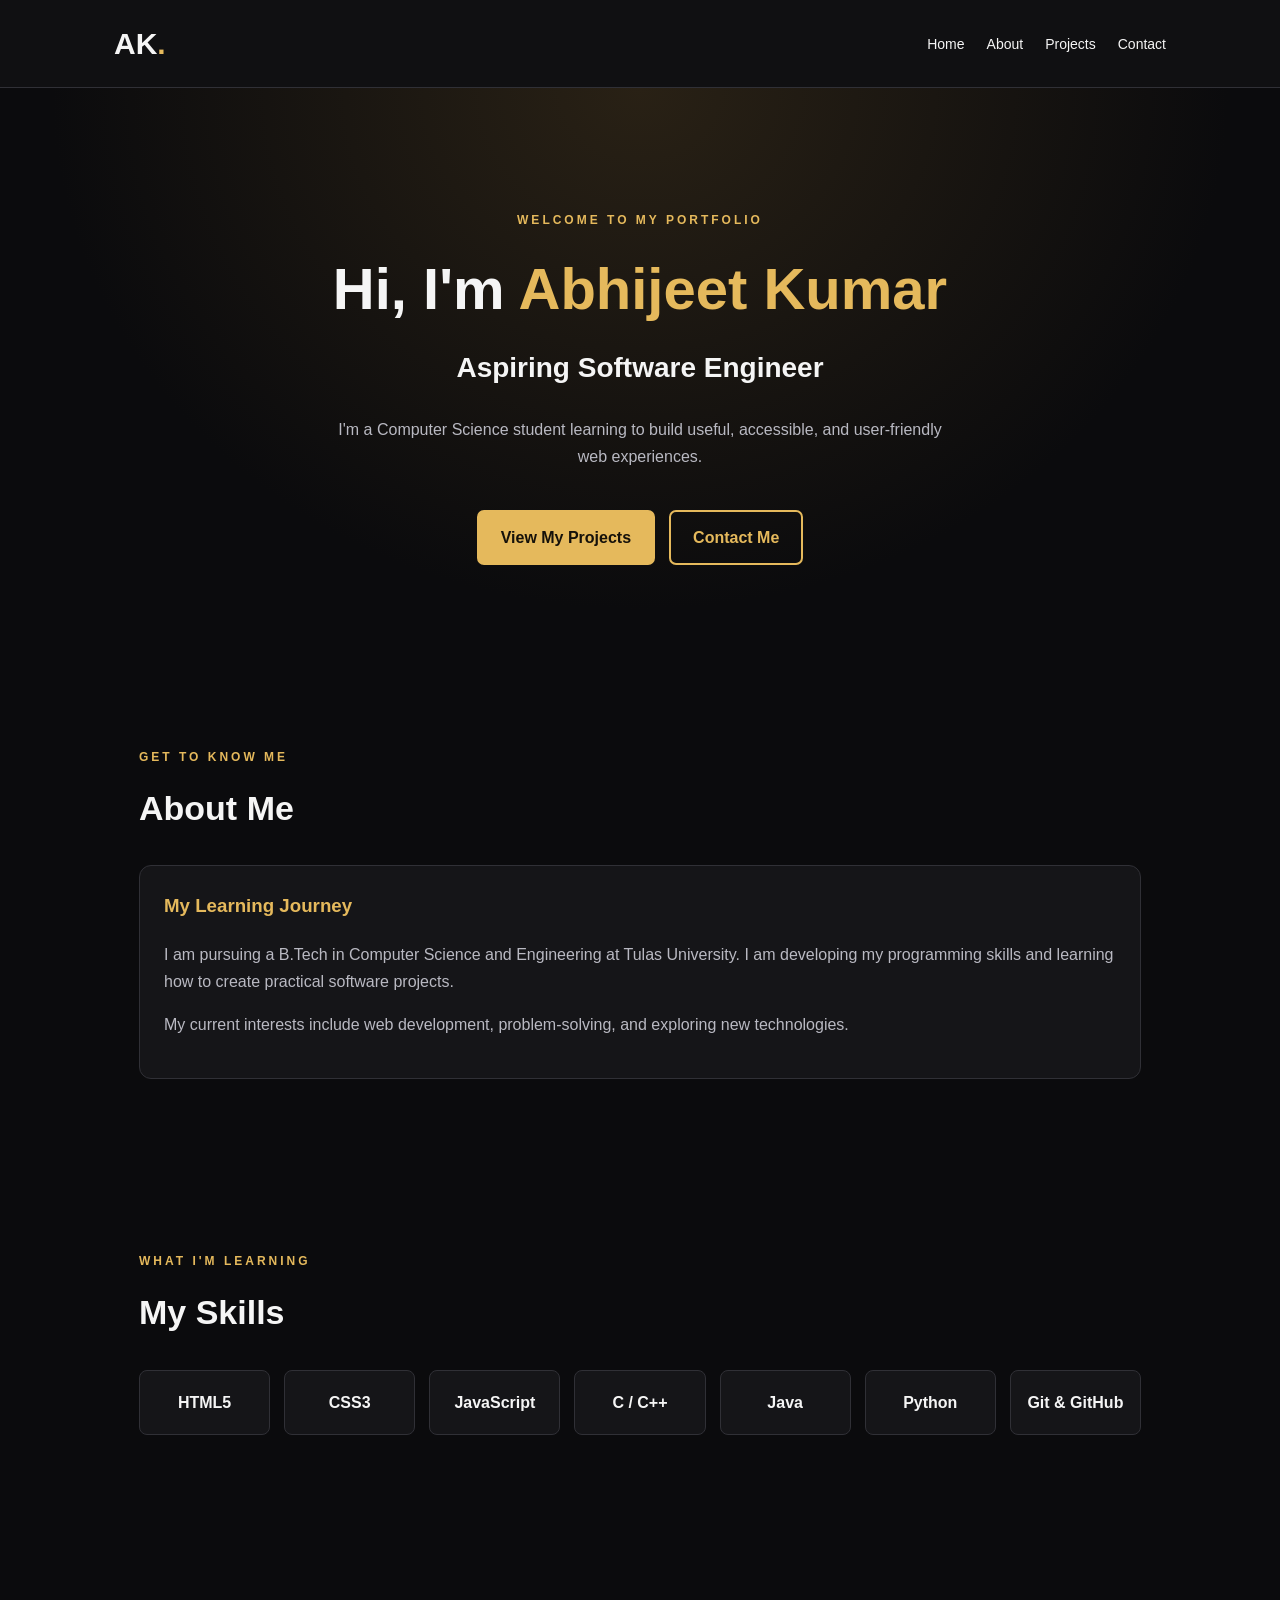
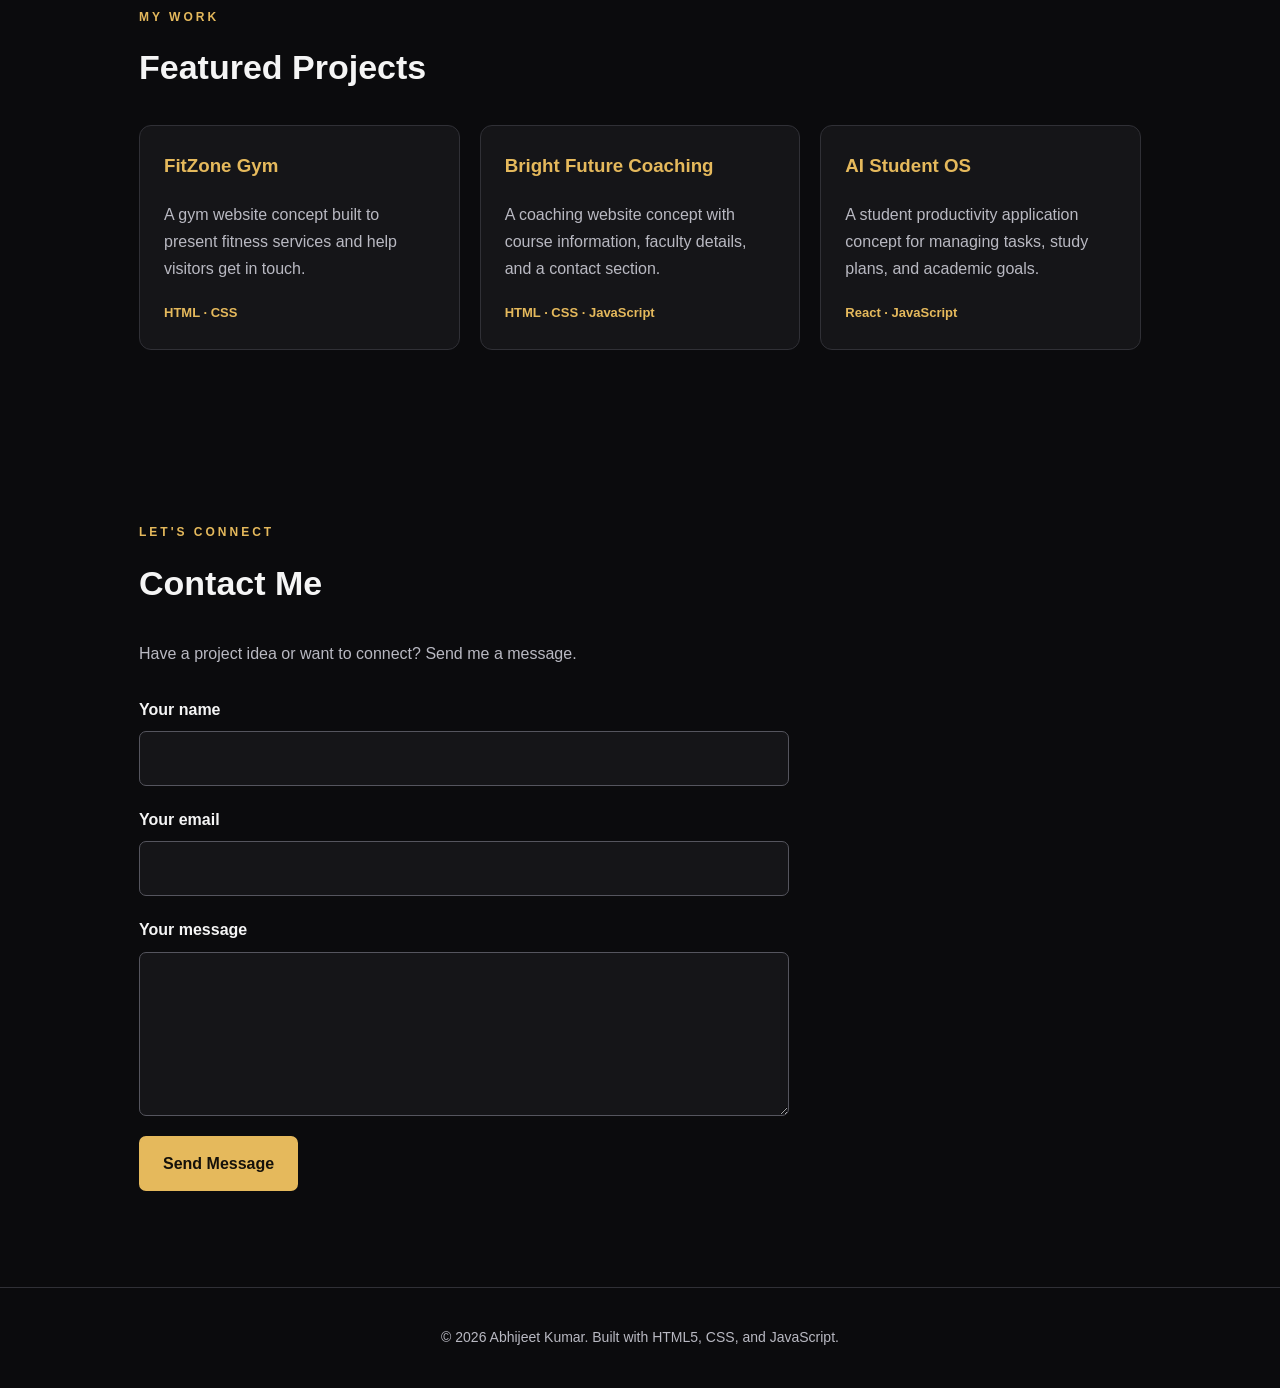
==== index.html @ 3214189e "Add files via upload" ====
<!DOCTYPE html>
<html lang="en">
<head>
  <meta charset="UTF-8">
  <meta name="viewport" content="width=device-width, initial-scale=1.0">

  <meta
    name="description"
    content="Abhijeet Kumar's portfolio showcasing skills, projects, and learning journey in software development."
  >

  <title>Abhijeet Kumar | Portfolio</title>

  <link rel="stylesheet" href="style.css">
  <script src="script.js" defer></script>
</head>

<body>
  <a class="skip-link" href="#main-content">
    Skip to main content
  </a>

  <header class="site-header">
    <nav class="navbar" aria-label="Main navigation">
      <a class="logo" href="#home" aria-label="Abhijeet Kumar home">
        AK<span>.</span>
      </a>

      
<ul class="nav-links">
  <li><a href="index.html" aria-current="page">Home</a></li>
  <li><a href="about.html">About</a></li>
  <li><a href="projects.html">Projects</a></li>
  <li><a href="contact.html">Contact</a></li>
</ul>

    </nav>
  </header>

  <main id="main-content">
    <section id="home" class="hero" aria-labelledby="hero-title">
      <p class="eyebrow">WELCOME TO MY PORTFOLIO</p>

      <h1 id="hero-title">
        Hi, I'm <span>Abhijeet Kumar</span>
      </h1>

      <h2>Aspiring Software Engineer</h2>

      <p class="hero-description">
        I'm a Computer Science student learning to build useful,
        accessible, and user-friendly web experiences.
      </p>

      <div class="hero-actions">
        <a class="button" href="projects.html">View My Projects</a>
<a class="button button-outline" href="contact.html">Contact Me</a>
      </div>
    </section>

    <section id="about" class="section" aria-labelledby="about-title">
      <p class="eyebrow">GET TO KNOW ME</p>
      <h2 id="about-title">About Me</h2>

      <article class="about-card">
        <h3>My Learning Journey</h3>
        <p>
          I am pursuing a B.Tech in Computer Science and Engineering
          at Tulas University. I am developing my programming skills
          and learning how to create practical software projects.
        </p>
        <p>
          My current interests include web development, problem-solving,
          and exploring new technologies.
        </p>
      </article>
    </section>

    <section id="skills" class="section" aria-labelledby="skills-title">
      <p class="eyebrow">WHAT I'M LEARNING</p>
      <h2 id="skills-title">My Skills</h2>

      <ul class="skills-list">
        <li>HTML5</li>
        <li>CSS3</li>
        <li>JavaScript</li>
        <li>C / C++</li>
        <li>Java</li>
        <li>Python</li>
        <li>Git & GitHub</li>
      </ul>
    </section>

    <section id="projects" class="section" aria-labelledby="projects-title">
      <p class="eyebrow">MY WORK</p>
      <h2 id="projects-title">Featured Projects</h2>

      <div class="project-grid">
        <article class="project-card">
          <h3>FitZone Gym</h3>
          <p>
            A gym website concept built to present fitness services
            and help visitors get in touch.
          </p>
          <span class="project-tag">HTML · CSS</span>
        </article>

        <article class="project-card">
          <h3>Bright Future Coaching</h3>
          <p>
            A coaching website concept with course information,
            faculty details, and a contact section.
          </p>
          <span class="project-tag">HTML · CSS · JavaScript</span>
        </article>

        <article class="project-card">
          <h3>AI Student OS</h3>
          <p>
            A student productivity application concept for managing
            tasks, study plans, and academic goals.
          </p>
          <span class="project-tag">React · JavaScript</span>
        </article>
      </div>
    </section>

    <section id="contact" class="section" aria-labelledby="contact-title">
      <p class="eyebrow">LET'S CONNECT</p>
      <h2 id="contact-title">Contact Me</h2>

      <p class="contact-intro">
        Have a project idea or want to connect? Send me a message.
      </p>

      <form id="contact-form">
        <div class="form-group">
          <label for="visitor-name">Your name</label>
          <input
            id="visitor-name"
            name="name"
            type="text"
            autocomplete="name"
            required
          >
        </div>

        <div class="form-group">
          <label for="visitor-email">Your email</label>
          <input
            id="visitor-email"
            name="email"
            type="email"
            autocomplete="email"
            required
          >
        </div>

        <div class="form-group">
          <label for="visitor-message">Your message</label>
          <textarea
            id="visitor-message"
            name="message"
            rows="5"
            required
          ></textarea>
        </div>

        <button class="button" type="submit">Send Message</button>
        <p id="form-status" role="status" aria-live="polite"></p>
      </form>
    </section>
  </main>

  <footer class="site-footer">
    <p>
      &copy; <span id="current-year"></span> Abhijeet Kumar.
      Built with HTML5, CSS, and JavaScript.
    </p>
  </footer>
</body>
</html>
---- style.css ----
:root {
  --bg: #0b0b0d;
  --surface: #151518;
  --gold: #e5b95c;
  --text: #f5f5f5;
  --muted: #b9b9c2;
  --border: #303036;
}

* {
  box-sizing: border-box;
}

html {
  scroll-behavior: smooth;
  scroll-padding-top: 90px;
}

body {
  margin: 0;
  background: var(--bg);
  color: var(--text);
  font-family: Arial, Helvetica, sans-serif;
  line-height: 1.7;
}

a {
  color: var(--gold);
}

a:focus-visible,
button:focus-visible,
input:focus-visible,
textarea:focus-visible {
  outline: 3px solid var(--gold);
  outline-offset: 4px;
}

.skip-link {
  position: absolute;
  top: -100px;
  left: 12px;
  z-index: 10;
  background: var(--gold);
  color: #111;
  padding: 10px 16px;
}

.skip-link:focus {
  top: 12px;
}

.site-header {
  position: sticky;
  top: 0;
  z-index: 5;
  background: #101012;
  border-bottom: 1px solid var(--border);
}

.navbar {
  max-width: 1100px;
  margin: auto;
  padding: 18px 24px;
  display: flex;
  align-items: center;
  justify-content: space-between;
  gap: 24px;
}

.logo {
  font-size: 30px;
  font-weight: 800;
  text-decoration: none;
  color: var(--text);
}

.logo span,
.hero h1 span {
  color: var(--gold);
}

.nav-links {
  display: flex;
  flex-wrap: wrap;
  gap: 22px;
  list-style: none;
  margin: 0;
  padding: 0;
}

.nav-links a {
  color: var(--text);
  text-decoration: none;
  font-size: 14px;
}

.nav-links a:hover {
  color: var(--gold);
}

.hero {
  min-height: 540px;
  padding: 110px 24px 90px;
  display: flex;
  flex-direction: column;
  justify-content: center;
  align-items: center;
  text-align: center;
  background: radial-gradient(
    ellipse at top,
    #292115 0%,
    var(--bg) 65%
  );
}

.eyebrow {
  color: var(--gold);
  font-size: 12px;
  font-weight: 700;
  letter-spacing: 3px;
}

.hero h1 {
  font-size: clamp(32px, 6vw, 58px);
  line-height: 1.2;
  margin: 12px 0;
}

.hero h2 {
  font-size: clamp(20px, 3vw, 28px);
  margin: 8px 0;
}

.hero-description,
.contact-intro {
  color: var(--muted);
  max-width: 620px;
}

.hero-actions {
  display: flex;
  flex-wrap: wrap;
  justify-content: center;
  gap: 14px;
  margin-top: 24px;
}

.button {
  display: inline-block;
  padding: 12px 22px;
  border: 2px solid var(--gold);
  border-radius: 7px;
  background: var(--gold);
  color: #15110a;
  font: inherit;
  font-weight: 700;
  text-decoration: none;
  cursor: pointer;
}

.button:hover {
  background: #f3d28c;
  border-color: #f3d28c;
}

.button-outline {
  background: transparent;
  color: var(--gold);
}

.button-outline:hover {
  color: #15110a;
}

.section {
  max-width: 1050px;
  margin: auto;
  padding: 80px 24px;
}

.section > h2 {
  font-size: 34px;
  margin-top: 0;
  margin-bottom: 28px;
}

.about-card,
.project-card {
  background: var(--surface);
  border: 1px solid var(--border);
  border-radius: 12px;
  padding: 24px;
}

.about-card h3,
.project-card h3 {
  color: var(--gold);
  margin-top: 0;
}

.about-card p,
.project-card p {
  color: var(--muted);
}

.skills-list {
  display: grid;
  grid-template-columns: repeat(auto-fit, minmax(130px, 1fr));
  gap: 14px;
  list-style: none;
  margin: 0;
  padding: 0;
}

.skills-list li {
  padding: 18px 12px;
  text-align: center;
  background: var(--surface);
  border: 1px solid var(--border);
  border-radius: 8px;
  font-weight: 700;
}

.skills-list li:hover {
  border-color: var(--gold);
}

.project-grid {
  display: grid;
  grid-template-columns: repeat(auto-fit, minmax(230px, 1fr));
  gap: 20px;
}

.project-card {
  transition: border-color 0.2s ease;
}

.project-card:hover {
  border-color: var(--gold);
}

.project-tag {
  display: inline-block;
  color: var(--gold);
  font-size: 13px;
  font-weight: 700;
}

#contact-form {
  max-width: 650px;
  margin-top: 28px;
}

.form-group {
  display: flex;
  flex-direction: column;
  gap: 8px;
  margin-bottom: 20px;
}

.form-group label {
  font-weight: 700;
}

.form-group input,
.form-group textarea {
  width: 100%;
  padding: 13px;
  border: 1px solid #55555e;
  border-radius: 7px;
  background: var(--surface);
  color: var(--text);
  font: inherit;
}

.form-group textarea {
  resize: vertical;
}

#form-status {
  color: var(--gold);
}

.site-footer {
  border-top: 1px solid var(--border);
  padding: 24px;
  text-align: center;
  color: var(--muted);
  font-size: 14px;
}

@media (max-width: 650px) {
  .navbar {
    align-items: flex-start;
    flex-direction: column;
    gap: 12px;
  }

  .nav-links {
    gap: 12px 18px;
  }

  .hero {
    min-height: 460px;
    padding: 75px 20px;
  }

  .section {
    padding: 55px 20px;
  }
}

@media (prefers-reduced-motion: reduce) {
  html {
    scroll-behavior: auto;
  }

  *,
  *::before,
  *::after {
    transition-duration: 0.01ms !important;
    animation-duration: 0.01ms !important;
  }
}
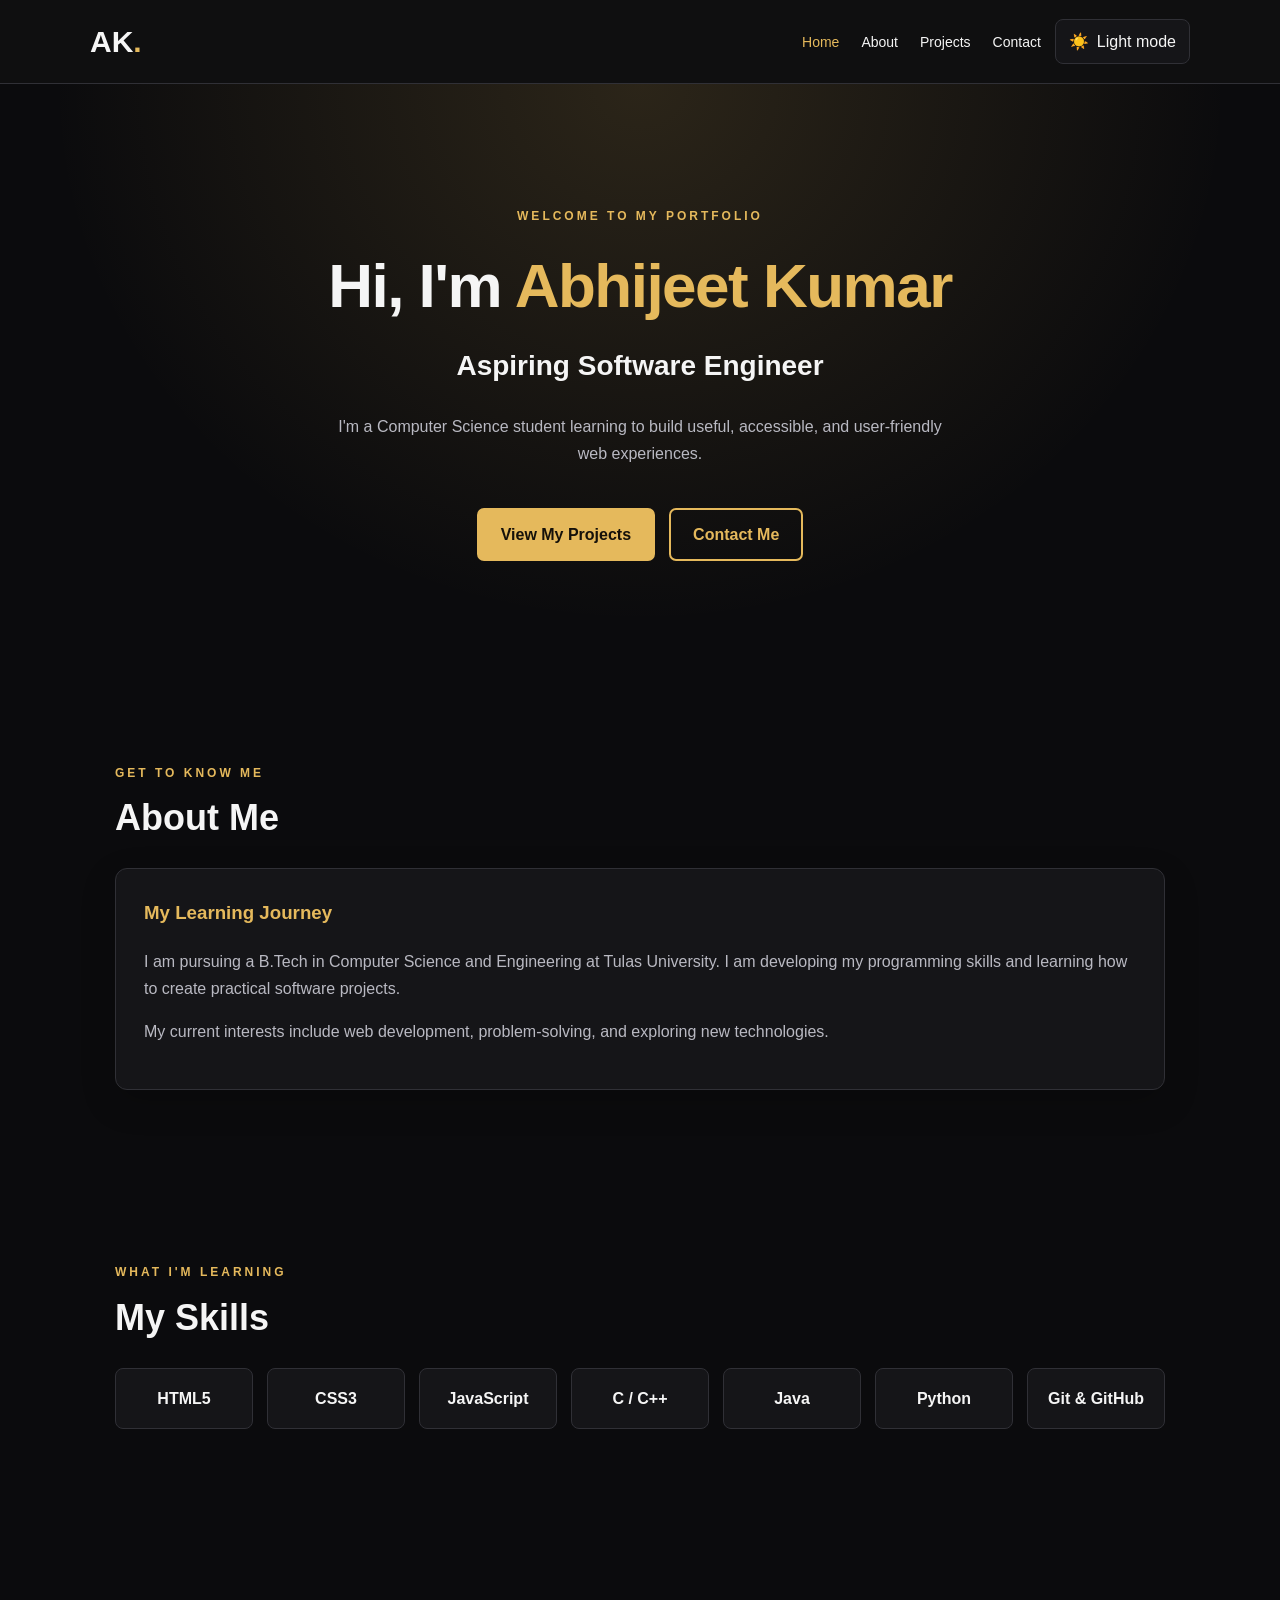
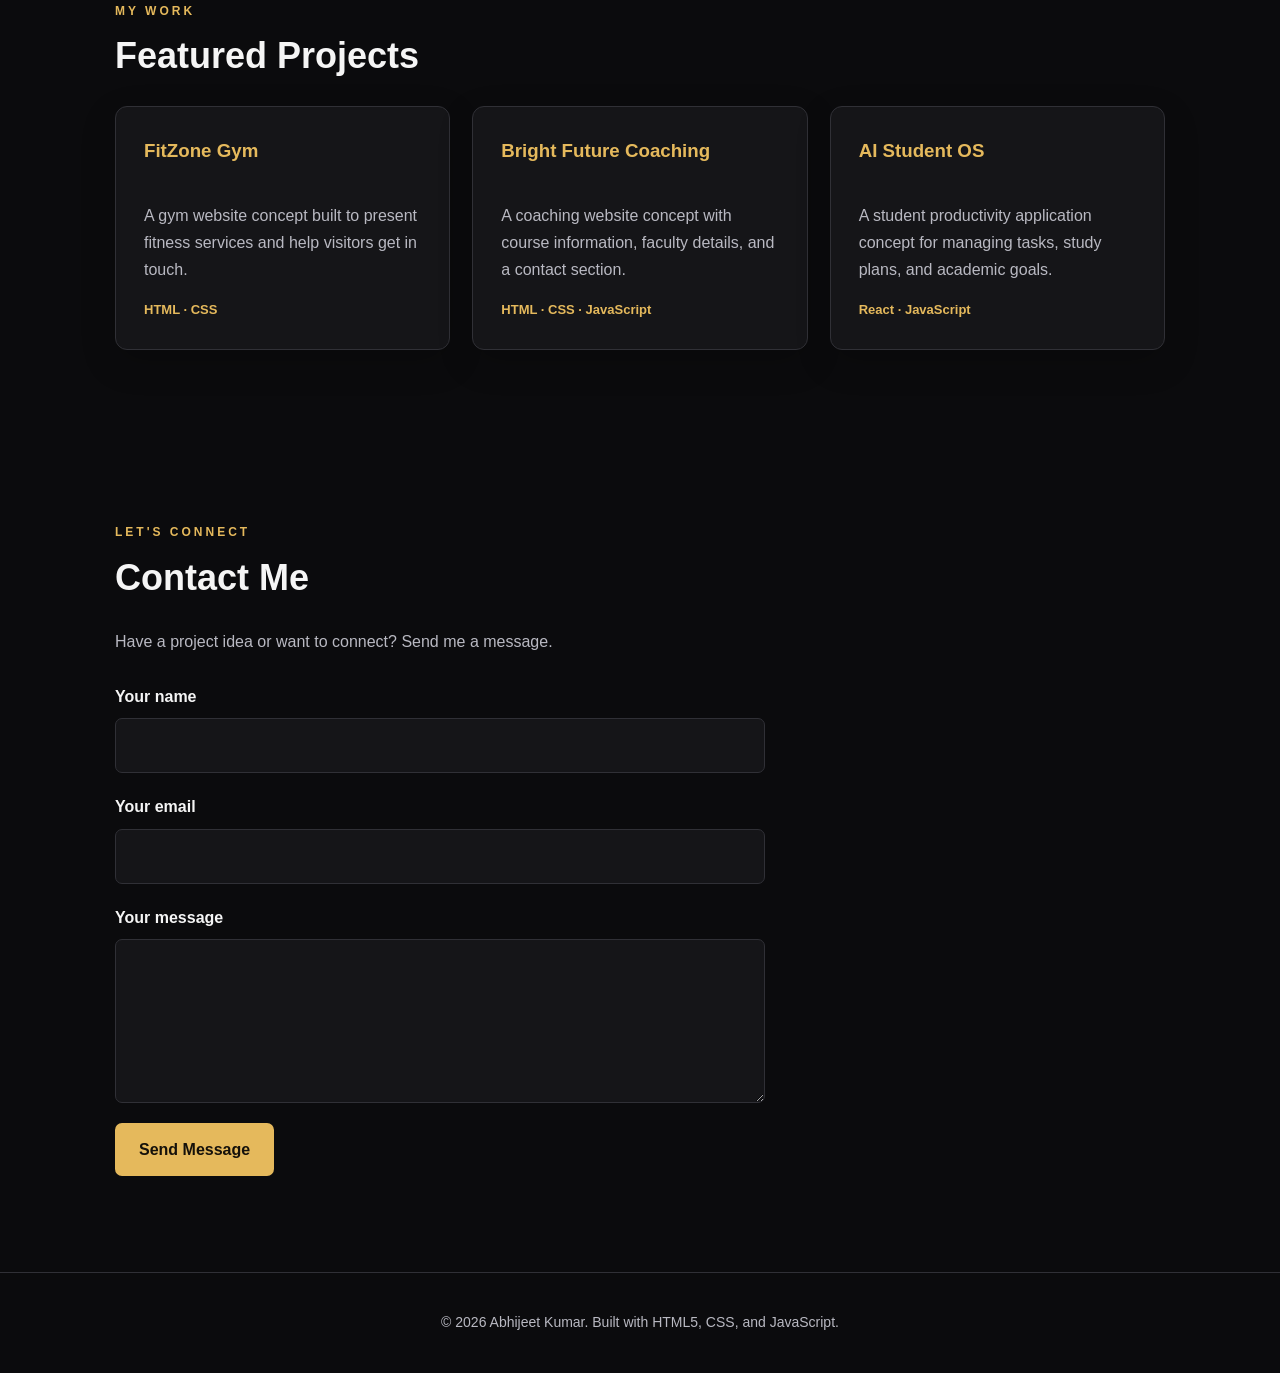
==== commit 6c88c9fc: "Add files via upload" ====
--- a/index.html
+++ b/index.html
@@ -27,12 +27,27 @@
       </a>
 
       
-<ul class="nav-links">
-  <li><a href="index.html" aria-current="page">Home</a></li>
-  <li><a href="about.html">About</a></li>
-  <li><a href="projects.html">Projects</a></li>
-  <li><a href="contact.html">Contact</a></li>
-</ul>
+
+<div class="nav-actions">
+  <ul class="nav-links">
+    <li><a href="index.html" aria-current="page">Home</a></li>
+    <li><a href="about.html">About</a></li>
+    <li><a href="projects.html">Projects</a></li>
+    <li><a href="contact.html">Contact</a></li>
+  </ul>
+
+  <button
+    class="theme-toggle"
+    id="theme-toggle"
+    type="button"
+    aria-label="Switch to light mode"
+    aria-pressed="false"
+  >
+    <span id="theme-icon" aria-hidden="true">☀️</span>
+    <span id="theme-label">Light mode</span>
+  </button>
+</div>
+
 
     </nav>
   </header>
--- a/style.css
+++ b/style.css
@@ -1,32 +1,76 @@
 
 :root {
+  color-scheme: dark;
   --bg: #0b0b0d;
   --surface: #151518;
+  --surface-hover: #1d1d22;
+  --header-bg: rgba(16, 16, 18, 0.94);
   --gold: #e5b95c;
+  --gold-hover: #f3d28c;
   --text: #f5f5f5;
   --muted: #b9b9c2;
   --border: #303036;
-}
-
-* {
+  --input-bg: #151518;
+  --shadow: 0 12px 35px rgba(0, 0, 0, 0.18);
+  --radius: 12px;
+  --content-width: 1100px;
+  --transition: 200ms ease;
+}
+
+:root[data-theme="light"] {
+  color-scheme: light;
+  --bg: #f7f7fa;
+  --surface: #ffffff;
+  --surface-hover: #f0ede5;
+  --header-bg: rgba(255, 255, 255, 0.94);
+  --gold: #93650b;
+  --gold-hover: #775000;
+  --text: #202027;
+  --muted: #60606b;
+  --border: #dedee5;
+  --input-bg: #ffffff;
+  --shadow: 0 12px 35px rgba(30, 30, 40, 0.08);
+}
+
+*,
+*::before,
+*::after {
   box-sizing: border-box;
 }
 
 html {
   scroll-behavior: smooth;
   scroll-padding-top: 90px;
+  -webkit-text-size-adjust: 100%;
 }
 
 body {
+  min-width: 320px;
   margin: 0;
   background: var(--bg);
   color: var(--text);
   font-family: Arial, Helvetica, sans-serif;
   line-height: 1.7;
+  overflow-wrap: break-word;
+  transition:
+    background-color var(--transition),
+    color var(--transition);
+}
+
+img,
+video,
+svg {
+  max-width: 100%;
+  height: auto;
+}
+
+img {
+  display: block;
 }
 
 a {
   color: var(--gold);
+  text-underline-offset: 4px;
 }
 
 a:focus-visible,
@@ -37,14 +81,25 @@
   outline-offset: 4px;
 }
 
+button,
+input,
+textarea {
+  font: inherit;
+}
+
+button {
+  cursor: pointer;
+}
+
 .skip-link {
   position: absolute;
   top: -100px;
   left: 12px;
-  z-index: 10;
+  z-index: 20;
+  padding: 10px 16px;
   background: var(--gold);
   color: #111;
-  padding: 10px 16px;
+  border-radius: 6px;
 }
 
 .skip-link:focus {
@@ -54,15 +109,17 @@
 .site-header {
   position: sticky;
   top: 0;
-  z-index: 5;
-  background: #101012;
+  z-index: 10;
+  background: var(--header-bg);
   border-bottom: 1px solid var(--border);
+  -webkit-backdrop-filter: blur(12px);
+  backdrop-filter: blur(12px);
 }
 
 .navbar {
-  max-width: 1100px;
-  margin: auto;
-  padding: 18px 24px;
+  width: min(100% - 40px, var(--content-width));
+  margin-inline: auto;
+  padding-block: 16px;
   display: flex;
   align-items: center;
   justify-content: space-between;
@@ -70,7 +127,8 @@
 }
 
 .logo {
-  font-size: 30px;
+  flex-shrink: 0;
+  font-size: clamp(24px, 3vw, 30px);
   font-weight: 800;
   text-decoration: none;
   color: var(--text);
@@ -84,7 +142,9 @@
 .nav-links {
   display: flex;
   flex-wrap: wrap;
-  gap: 22px;
+  align-items: center;
+  justify-content: flex-end;
+  gap: 10px 22px;
   list-style: none;
   margin: 0;
   padding: 0;
@@ -94,25 +154,72 @@
   color: var(--text);
   text-decoration: none;
   font-size: 14px;
-}
-
-.nav-links a:hover {
-  color: var(--gold);
+  transition: color var(--transition);
+}
+
+.nav-links a:hover,
+.nav-links a[aria-current="page"] {
+  color: var(--gold);
+}
+
+.nav-actions {
+  display: flex;
+  align-items: center;
+  justify-content: flex-end;
+  flex-wrap: wrap;
+  gap: 14px;
+}
+
+@media (max-width: 900px) {
+  .nav-actions {
+    justify-content: flex-start;
+    width: 100%;
+  }
+}
+
+@media (max-width: 600px) {
+  .nav-actions {
+    align-items: flex-start;
+    flex-direction: column;
+  }
+}
+
+
+.theme-toggle {
+  display: inline-flex;
+  align-items: center;
+  justify-content: center;
+  gap: 8px;
+  min-height: 42px;
+  padding: 8px 13px;
+  border: 1px solid var(--border);
+  border-radius: 8px;
+  background: var(--surface);
+  color: var(--text);
+  transition:
+    background-color var(--transition),
+    border-color var(--transition);
+}
+
+.theme-toggle:hover {
+  border-color: var(--gold);
+  background: var(--surface-hover);
 }
 
 .hero {
-  min-height: 540px;
-  padding: 110px 24px 90px;
+  min-height: 520px;
+  padding: clamp(70px, 10vw, 110px) 24px;
   display: flex;
   flex-direction: column;
   justify-content: center;
   align-items: center;
   text-align: center;
-  background: radial-gradient(
-    ellipse at top,
-    #292115 0%,
-    var(--bg) 65%
-  );
+  background:
+    radial-gradient(
+      ellipse at 50% 0%,
+      rgba(229, 185, 92, 0.15),
+      transparent 65%
+    );
 }
 
 .eyebrow {
@@ -120,12 +227,15 @@
   font-size: 12px;
   font-weight: 700;
   letter-spacing: 3px;
+  text-transform: uppercase;
 }
 
 .hero h1 {
-  font-size: clamp(32px, 6vw, 58px);
-  line-height: 1.2;
+  max-width: 900px;
+  font-size: clamp(32px, 6vw, 62px);
+  line-height: 1.15;
   margin: 12px 0;
+  letter-spacing: -1.5px;
 }
 
 .hero h2 {
@@ -135,34 +245,45 @@
 
 .hero-description,
 .contact-intro {
+  width: min(100%, 620px);
   color: var(--muted);
-  max-width: 620px;
 }
 
 .hero-actions {
   display: flex;
   flex-wrap: wrap;
+  align-items: center;
   justify-content: center;
   gap: 14px;
   margin-top: 24px;
 }
 
 .button {
-  display: inline-block;
-  padding: 12px 22px;
+  display: inline-flex;
+  align-items: center;
+  justify-content: center;
+  min-height: 46px;
+  padding: 11px 22px;
   border: 2px solid var(--gold);
   border-radius: 7px;
   background: var(--gold);
   color: #15110a;
   font: inherit;
   font-weight: 700;
+  text-align: center;
   text-decoration: none;
   cursor: pointer;
+  transition:
+    transform var(--transition),
+    background-color var(--transition),
+    border-color var(--transition),
+    color var(--transition);
 }
 
 .button:hover {
-  background: #f3d28c;
-  border-color: #f3d28c;
+  background: var(--gold-hover);
+  border-color: var(--gold-hover);
+  transform: translateY(-2px);
 }
 
 .button-outline {
@@ -171,27 +292,34 @@
 }
 
 .button-outline:hover {
-  color: #15110a;
+  color: var(--bg);
 }
 
 .section {
-  max-width: 1050px;
-  margin: auto;
-  padding: 80px 24px;
+  width: min(100% - 48px, 1050px);
+  margin-inline: auto;
+  padding-block: clamp(52px, 7vw, 80px);
 }
 
 .section > h2 {
-  font-size: 34px;
+  font-size: clamp(27px, 4vw, 36px);
+  line-height: 1.25;
   margin-top: 0;
   margin-bottom: 28px;
 }
 
 .about-card,
 .project-card {
+  min-width: 0;
+  padding: clamp(20px, 3vw, 28px);
   background: var(--surface);
   border: 1px solid var(--border);
-  border-radius: 12px;
-  padding: 24px;
+  border-radius: var(--radius);
+  box-shadow: var(--shadow);
+  transition:
+    background-color var(--transition),
+    border-color var(--transition),
+    transform var(--transition);
 }
 
 .about-card h3,
@@ -205,9 +333,16 @@
   color: var(--muted);
 }
 
+.about-grid {
+  display: grid;
+  grid-template-columns: minmax(0, 1fr) minmax(0, 1fr);
+  gap: 24px;
+  align-items: start;
+}
+
 .skills-list {
   display: grid;
-  grid-template-columns: repeat(auto-fit, minmax(130px, 1fr));
+  grid-template-columns: repeat(auto-fit, minmax(min(100%, 130px), 1fr));
   gap: 14px;
   list-style: none;
   margin: 0;
@@ -215,30 +350,43 @@
 }
 
 .skills-list li {
-  padding: 18px 12px;
+  padding: 16px 12px;
   text-align: center;
   background: var(--surface);
   border: 1px solid var(--border);
   border-radius: 8px;
   font-weight: 700;
+  transition:
+    border-color var(--transition),
+    transform var(--transition),
+    background-color var(--transition);
 }
 
 .skills-list li:hover {
   border-color: var(--gold);
+  transform: translateY(-2px);
 }
 
 .project-grid {
   display: grid;
-  grid-template-columns: repeat(auto-fit, minmax(230px, 1fr));
-  gap: 20px;
+  grid-template-columns: repeat(3, minmax(0, 1fr));
+  gap: 22px;
+  align-items: stretch;
 }
 
 .project-card {
-  transition: border-color 0.2s ease;
+  display: flex;
+  flex-direction: column;
+  align-items: flex-start;
+}
+
+.project-card p {
+  flex-grow: 1;
 }
 
 .project-card:hover {
   border-color: var(--gold);
+  transform: translateY(-4px);
 }
 
 .project-tag {
@@ -249,7 +397,7 @@
 }
 
 #contact-form {
-  max-width: 650px;
+  width: min(100%, 650px);
   margin-top: 28px;
 }
 
@@ -267,12 +415,19 @@
 .form-group input,
 .form-group textarea {
   width: 100%;
+  min-width: 0;
   padding: 13px;
-  border: 1px solid #55555e;
+  border: 1px solid var(--border);
   border-radius: 7px;
-  background: var(--surface);
+  background: var(--input-bg);
   color: var(--text);
   font: inherit;
+  transition: border-color var(--transition);
+}
+
+.form-group input:focus,
+.form-group textarea:focus {
+  border-color: var(--gold);
 }
 
 .form-group textarea {
@@ -291,27 +446,81 @@
   font-size: 14px;
 }
 
-@media (max-width: 650px) {
+/* Tablet */
+@media (max-width: 900px) {
   .navbar {
     align-items: flex-start;
     flex-direction: column;
-    gap: 12px;
+    gap: 14px;
   }
 
   .nav-links {
-    gap: 12px 18px;
+    justify-content: flex-start;
+  }
+
+  .project-grid {
+    grid-template-columns: repeat(2, minmax(0, 1fr));
+  }
+}
+
+/* Mobile */
+@media (max-width: 600px) {
+  html {
+    scroll-padding-top: 20px;
+  }
+
+  .navbar {
+    width: min(100% - 32px, var(--content-width));
+    padding-block: 14px;
+  }
+
+  .nav-links {
+    gap: 10px 16px;
+  }
+
+  .nav-links a {
+    font-size: 13px;
   }
 
   .hero {
-    min-height: 460px;
-    padding: 75px 20px;
+    min-height: auto;
+    padding: 76px 20px;
+  }
+
+  .hero h1 {
+    letter-spacing: -0.7px;
+  }
+
+  .hero-actions {
+    width: 100%;
+    flex-direction: column;
+    align-items: stretch;
+  }
+
+  .hero-actions .button {
+    width: 100%;
   }
 
   .section {
-    padding: 55px 20px;
-  }
-}
-
+    width: min(100% - 36px, 1050px);
+    padding-block: 52px;
+  }
+
+  .about-grid,
+  .project-grid {
+    grid-template-columns: minmax(0, 1fr);
+  }
+
+  .skills-list {
+    grid-template-columns: repeat(2, minmax(0, 1fr));
+  }
+
+  .site-footer {
+    padding: 22px 16px;
+  }
+}
+
+/* Respect the visitor's motion preferences */
 @media (prefers-reduced-motion: reduce) {
   html {
     scroll-behavior: auto;
@@ -320,7 +529,9 @@
   *,
   *::before,
   *::after {
+    scroll-behavior: auto !important;
+    animation-duration: 0.01ms !important;
+    animation-iteration-count: 1 !important;
     transition-duration: 0.01ms !important;
-    animation-duration: 0.01ms !important;
-  }
-}
+  }
+}
